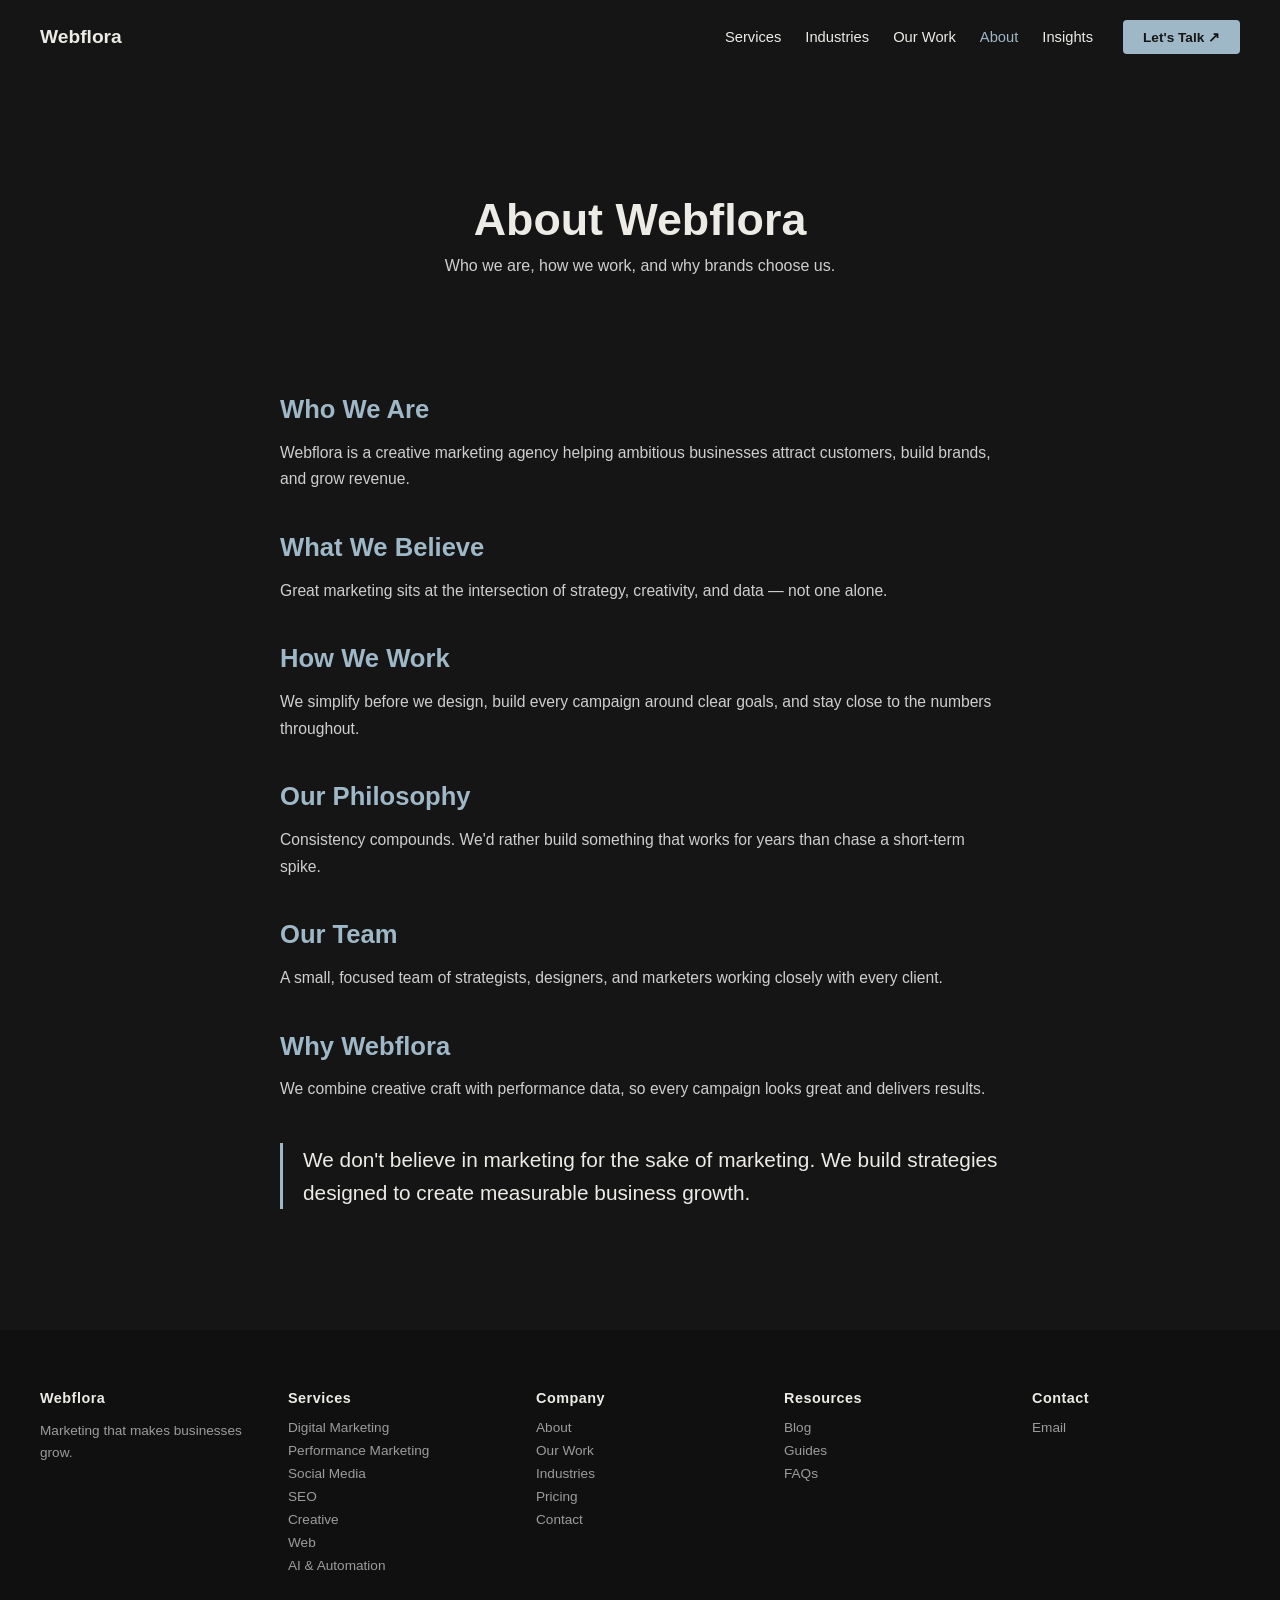
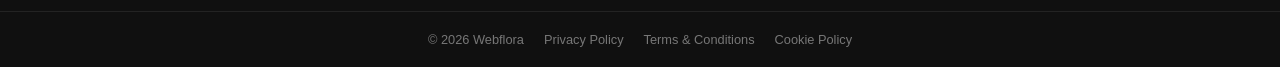
==== about.html @ 025ab580 "Add files via upload" ====
<!DOCTYPE html>
<html lang="en">
<head>
  <meta charset="UTF-8">
  <meta name="viewport" content="width=device-width, initial-scale=1.0">
  <title>About — Webflora</title>
  <link rel="stylesheet" href="style.css">
</head>
<body>

  <nav class="navbar">
    <div class="logo">Webflora</div>
    <div class="nav-right">
      <ul class="nav-links">
        <li><a href="services.html">Services</a></li>
        <li><a href="industries.html">Industries</a></li>
        <li><a href="work.html">Our Work</a></li>
        <li><a href="about.html" class="active">About</a></li>
        <li><a href="resources.html">Insights</a></li>
      </ul>
      <a href="contact.html" class="nav-cta">Let's Talk ↗</a>
    </div>
  </nav>

  <header class="page-header">
    <h1>About Webflora</h1>
    <p>Who we are, how we work, and why brands choose us.</p>
  </header>

  <section class="text-section">
    <div class="text-inner">
      <h2>Who We Are</h2>
      <p>Webflora is a creative marketing agency helping ambitious businesses attract customers, build brands, and grow revenue.</p>

      <h2>What We Believe</h2>
      <p>Great marketing sits at the intersection of strategy, creativity, and data — not one alone.</p>

      <h2>How We Work</h2>
      <p>We simplify before we design, build every campaign around clear goals, and stay close to the numbers throughout.</p>

      <h2>Our Philosophy</h2>
      <p>Consistency compounds. We'd rather build something that works for years than chase a short-term spike.</p>

      <h2>Our Team</h2>
      <p>A small, focused team of strategists, designers, and marketers working closely with every client.</p>

      <h2>Why Webflora</h2>
      <p>We combine creative craft with performance data, so every campaign looks great and delivers results.</p>

      <p class="statement">We don't believe in marketing for the sake of marketing. We build strategies designed to create measurable business growth.</p>
    </div>
  </section>

  <footer class="site-footer">
    <div class="footer-columns">
      <div class="footer-col">
        <h4>Webflora</h4>
        <p>Marketing that makes businesses grow.</p>
      </div>
      <div class="footer-col">
        <h4>Services</h4>
        <a href="services.html">Digital Marketing</a>
        <a href="services.html">Performance Marketing</a>
        <a href="services.html">Social Media</a>
        <a href="services.html">SEO</a>
        <a href="services.html">Creative</a>
        <a href="services.html">Web</a>
        <a href="services.html">AI & Automation</a>
      </div>
      <div class="footer-col">
        <h4>Company</h4>
        <a href="about.html">About</a>
        <a href="work.html">Our Work</a>
        <a href="industries.html">Industries</a>
        <a href="pricing.html">Pricing</a>
        <a href="contact.html">Contact</a>
      </div>
      <div class="footer-col">
        <h4>Resources</h4>
        <a href="resources.html">Blog</a>
        <a href="resources.html">Guides</a>
        <a href="resources.html">FAQs</a>
      </div>
      <div class="footer-col">
        <h4>Contact</h4>
        <a href="mailto:scalewithsamzx@gmail.com">Email</a>
      </div>
    </div>
    <div class="footer-bottom">
      <span>&copy; 2026 Webflora</span>
      <a href="privacy.html">Privacy Policy</a>
      <a href="terms.html">Terms & Conditions</a>
      <a href="cookies.html">Cookie Policy</a>
    </div>
  </footer>

</body>
</html>
---- style.css ----
body {
  margin: 0;
  font-family: 'Helvetica Neue', sans-serif;
  background-color: #151515;
  color: #EDEBE6;
}

a { text-decoration: none; }

/* ---------- Navbar ---------- */
.navbar {
  display: flex;
  justify-content: space-between;
  align-items: center;
  padding: 20px 40px;
  flex-wrap: wrap;
  gap: 16px;
}

.navbar .logo {
  font-weight: bold;
  font-size: 1.2rem;
  color: #EDEBE6;
}

.nav-right {
  display: flex;
  align-items: center;
  gap: 30px;
  flex-wrap: wrap;
}

.nav-links {
  list-style: none;
  display: flex;
  gap: 24px;
  margin: 0;
  padding: 0;
  flex-wrap: wrap;
}

.nav-links a {
  color: #EDEBE6;
  text-decoration: none;
  font-size: 0.92rem;
}

.nav-links a:hover,
.nav-links a.active {
  color: #9FB8C7;
}

.nav-cta {
  background-color: #9FB8C7;
  color: #151515;
  padding: 9px 20px;
  border-radius: 4px;
  font-size: 0.85rem;
  font-weight: 600;
  white-space: nowrap;
}

.nav-cta:hover {
  background-color: #8AA7B8;
}

/* ---------- Hero ---------- */
.hero {
  min-height: 90vh;
  display: flex;
  flex-direction: column;
  justify-content: center;
  align-items: center;
  text-align: center;
  padding: 60px 20px;
}

.hero h1 {
  font-size: 3.6rem;
  margin: 0 0 20px;
  max-width: 800px;
  line-height: 1.15;
}

.hero .hero-sub {
  max-width: 620px;
  color: #cfcfcf;
  font-size: 1.05rem;
  line-height: 1.6;
  margin-bottom: 30px;
}

.hero-ctas {
  display: flex;
  gap: 18px;
  flex-wrap: wrap;
  justify-content: center;
}

.hero button,
.btn-primary {
  padding: 12px 28px;
  background-color: #9FB8C7;
  color: #151515;
  border: none;
  border-radius: 4px;
  font-size: 1rem;
  cursor: pointer;
  font-weight: 600;
}

.btn-secondary {
  padding: 12px 28px;
  background: transparent;
  color: #EDEBE6;
  border: 1px solid #444;
  border-radius: 4px;
  font-size: 1rem;
  cursor: pointer;
}

/* ---------- Trust bar ---------- */
.trust-bar {
  background-color: #101010;
  padding: 30px 40px;
  text-align: center;
}

.trust-bar p {
  font-size: 0.8rem;
  letter-spacing: 1px;
  color: #777;
  text-transform: uppercase;
  margin-bottom: 18px;
}

.trust-logos {
  display: flex;
  justify-content: center;
  gap: 40px;
  flex-wrap: wrap;
  color: #555;
  font-weight: 600;
  font-size: 1rem;
}

/* ---------- What We Do ---------- */
.whatwedo {
  background-color: #151515;
  padding: 90px 40px;
  text-align: center;
}

.whatwedo h2 {
  font-size: 2.3rem;
  margin-bottom: 50px;
}

.whatwedo-grid {
  display: flex;
  justify-content: center;
  gap: 30px;
  flex-wrap: wrap;
}

.whatwedo-item {
  max-width: 260px;
  text-align: left;
}

.whatwedo-item h3 {
  color: #9FB8C7;
  margin-bottom: 10px;
}

.whatwedo-item p {
  font-size: 0.95rem;
  line-height: 1.5;
  color: #cfcfcf;
}

/* ---------- Work ---------- */
.work {
  background-color: #F3F1EC;
  color: #1A1A1A;
  padding: 80px 40px;
  text-align: center;
}

.work h2 {
  font-size: 2.5rem;
  margin-bottom: 40px;
}

.work-grid {
  display: flex;
  justify-content: center;
  gap: 20px;
  flex-wrap: wrap;
}

.work-card {
  background-color: #ffffff;
  border: 1px solid #ddd;
  padding: 60px 40px;
  min-width: 250px;
  border-radius: 6px;
  font-weight: 500;
}

/* ---------- Studio / Why Webflora ---------- */
.studio {
  background-color: #F3F1EC;
  color: #1A1A1A;
  padding: 80px 40px;
  text-align: center;
}

.studio h2 {
  font-size: 2.5rem;
  margin-bottom: 20px;
}

.studio-intro {
  max-width: 600px;
  margin: 0 auto 50px auto;
  font-size: 1.05rem;
  line-height: 1.6;
  color: #333;
}

.values-grid {
  display: flex;
  justify-content: center;
  gap: 40px;
  flex-wrap: wrap;
}

.value-item {
  max-width: 220px;
}

.value-item h3 {
  color: #4E6673;
  margin-bottom: 10px;
  font-size: 1.2rem;
}

.value-item p {
  font-size: 0.9rem;
  color: #555;
  line-height: 1.5;
}

/* ---------- Services (home teaser) ---------- */
.services {
  background-color: #151515;
  color: #EDEBE6;
  padding: 80px 40px;
  text-align: center;
}

.services h2 {
  font-size: 2.5rem;
  margin-bottom: 50px;
}

.services-grid {
  display: flex;
  justify-content: center;
  gap: 30px;
  flex-wrap: wrap;
}

.service-card {
  max-width: 280px;
  text-align: left;
}

.service-card h3 {
  color: #9FB8C7;
  margin-bottom: 10px;
}

.service-card p {
  font-size: 0.95rem;
  line-height: 1.5;
  color: #cfcfcf;
}

/* ---------- Process ---------- */
.process {
  background-color: #F3F1EC;
  color: #1A1A1A;
  padding: 90px 40px;
  text-align: center;
}

.process h2 {
  font-size: 2.3rem;
  margin-bottom: 50px;
}

.process-steps {
  display: flex;
  justify-content: center;
  gap: 30px;
  flex-wrap: wrap;
}

.process-step {
  max-width: 220px;
  text-align: left;
}

.process-step .step-number {
  color: #4E6673;
  font-weight: 700;
  font-size: 0.85rem;
  margin-bottom: 8px;
  display: block;
}

.process-step h3 {
  margin: 0 0 8px;
  font-size: 1.05rem;
}

.process-step p {
  font-size: 0.9rem;
  color: #555;
  line-height: 1.5;
}

/* ---------- Industries teaser ---------- */
.industries-teaser {
  background-color: #151515;
  padding: 90px 40px;
  text-align: center;
}

.industries-teaser h2 {
  font-size: 2.3rem;
  margin-bottom: 15px;
}

.industries-teaser p {
  color: #cfcfcf;
  max-width: 560px;
  margin: 0 auto 40px;
}

.industry-pills {
  display: flex;
  flex-wrap: wrap;
  gap: 12px;
  justify-content: center;
  max-width: 800px;
  margin: 0 auto;
}

.industry-pill {
  border: 1px solid #333;
  color: #cfcfcf;
  padding: 8px 16px;
  border-radius: 20px;
  font-size: 0.85rem;
}

/* ---------- Testimonials ---------- */
.testimonials {
  background-color: #F3F1EC;
  color: #1A1A1A;
  padding: 90px 40px;
  text-align: center;
}

.testimonials h2 {
  font-size: 2.3rem;
  margin-bottom: 50px;
}

.testimonial-grid {
  display: flex;
  justify-content: center;
  gap: 24px;
  flex-wrap: wrap;
}

.testimonial-card {
  background: #ffffff;
  border: 1px solid #ddd;
  border-radius: 6px;
  padding: 30px;
  max-width: 280px;
  text-align: left;
}

.testimonial-card p {
  font-size: 0.92rem;
  line-height: 1.5;
  color: #444;
  margin-bottom: 14px;
}

.testimonial-card .testimonial-name {
  font-weight: 600;
  color: #1A1A1A;
  font-size: 0.9rem;
}

/* ---------- FAQ ---------- */
.faq {
  background-color: #151515;
  padding: 90px 40px;
  max-width: 760px;
  margin: 0 auto;
}

.faq h2 {
  font-size: 2.3rem;
  text-align: center;
  margin-bottom: 40px;
}

.faq-item {
  border-bottom: 1px solid #2a2a2a;
  padding: 20px 0;
}

.faq-item h3 {
  margin: 0 0 8px;
  font-size: 1.02rem;
  color: #EDEBE6;
}

.faq-item p {
  margin: 0;
  color: #b8b8b8;
  font-size: 0.92rem;
  line-height: 1.5;
}

/* ---------- Final CTA ---------- */
.contact {
  background-color: #F3F1EC;
  color: #1A1A1A;
  padding: 100px 40px;
  text-align: center;
}

.contact h2 {
  font-size: 2.5rem;
  margin-bottom: 15px;
}

.contact p {
  margin-bottom: 30px;
  font-size: 1.1rem;
}

.contact-btn {
  display: inline-block;
  padding: 14px 32px;
  background-color: #9FB8C7;
  color: #151515;
  text-decoration: none;
  border-radius: 4px;
  font-weight: 500;
}

/* ---------- Fade-in scroll animation ---------- */
.fade-section {
  opacity: 0;
  transform: translateY(60px) scale(0.98);
  transition: opacity 1.1s ease, transform 1.1s ease;
}

.fade-section.visible {
  opacity: 1;
  transform: translateY(0) scale(1);
}

/* ---------- Shared page header (inner pages) ---------- */
.page-header {
  background-color: #151515;
  color: #EDEBE6;
  padding: 120px 40px 60px;
  text-align: center;
}

.page-header h1 {
  font-size: 2.8rem;
  margin: 0 0 12px;
}

.page-header p {
  color: #cfcfcf;
  font-size: 1rem;
  max-width: 560px;
  margin: 0 auto;
}

/* ---------- Generic card grid ---------- */
.item-grid {
  display: flex;
  flex-wrap: wrap;
  gap: 24px;
  justify-content: center;
  padding: 60px 40px 90px;
  background-color: #F3F1EC;
}

.item-card {
  background-color: #ffffff;
  border: 1px solid #ddd;
  border-radius: 6px;
  padding: 30px;
  max-width: 280px;
  flex: 1 1 240px;
  text-align: left;
}

.item-card h3 {
  color: #4E6673;
  margin-bottom: 8px;
  font-size: 1.1rem;
}

.item-card p {
  font-size: 0.9rem;
  color: #555;
  line-height: 1.5;
  margin: 0;
}

/* ---------- Service category groups ---------- */
.service-category {
  background-color: #F3F1EC;
  padding: 50px 40px 10px;
  text-align: center;
}

.service-category h2 {
  color: #1A1A1A;
  font-size: 1.5rem;
  margin-bottom: 4px;
}

.service-category .category-label {
  color: #4E6673;
  font-weight: 700;
  font-size: 0.85rem;
  letter-spacing: 1px;
  display: block;
  margin-bottom: 6px;
}

/* ---------- Pricing tiers ---------- */
.pricing-grid {
  display: flex;
  flex-wrap: wrap;
  gap: 24px;
  justify-content: center;
  padding: 60px 40px 40px;
  background-color: #F3F1EC;
}

.pricing-card {
  background: #ffffff;
  border: 1px solid #ddd;
  border-radius: 6px;
  padding: 36px 28px;
  max-width: 260px;
  flex: 1 1 220px;
  text-align: left;
}

.pricing-card h3 {
  color: #1A1A1A;
  margin-bottom: 10px;
  font-size: 1.15rem;
}

.pricing-card p {
  font-size: 0.9rem;
  color: #555;
  line-height: 1.5;
}

.pricing-cta {
  text-align: center;
  background-color: #F3F1EC;
  padding: 0 40px 90px;
}

.pricing-cta p {
  font-size: 1.2rem;
  color: #1A1A1A;
  margin-bottom: 24px;
}

/* ---------- Simple text section (About, Legal) ---------- */
.text-section {
  background-color: #151515;
  color: #EDEBE6;
  padding: 60px 40px 100px;
}

.text-section .text-inner {
  max-width: 720px;
  margin: 0 auto;
}

.text-section h2 {
  color: #9FB8C7;
  font-size: 1.6rem;
  margin-top: 40px;
  margin-bottom: 10px;
}

.text-section h2:first-child {
  margin-top: 0;
}

.text-section p {
  line-height: 1.7;
  color: #cfcfcf;
  font-size: 0.98rem;
}

.text-section .statement {
  font-size: 1.3rem;
  color: #EDEBE6;
  line-height: 1.6;
  border-left: 3px solid #9FB8C7;
  padding-left: 20px;
  margin-top: 40px;
}

/* ---------- Contact form fields (static, mailto-based) ---------- */
.contact-form-note {
  background-color: #151515;
  padding: 20px 40px 80px;
  text-align: center;
}

.contact-form-note .field-list {
  max-width: 500px;
  margin: 0 auto 30px;
  text-align: left;
  color: #b8b8b8;
  font-size: 0.9rem;
  line-height: 2;
}

/* ---------- Footer ---------- */
.site-footer {
  background-color: #101010;
  color: #EDEBE6;
}

.footer-columns {
  display: flex;
  flex-wrap: wrap;
  gap: 40px;
  justify-content: space-between;
  padding: 60px 40px 30px;
  border-bottom: 1px solid #232323;
}

.footer-col {
  min-width: 150px;
  flex: 1 1 150px;
}

.footer-col h4 {
  color: #EDEBE6;
  margin: 0 0 14px;
  font-size: 0.9rem;
  letter-spacing: 0.5px;
}

.footer-col p {
  color: #9c9c9c;
  font-size: 0.85rem;
  line-height: 1.6;
  margin: 0;
}

.footer-col a {
  display: block;
  color: #9c9c9c;
  font-size: 0.85rem;
  margin-bottom: 8px;
}

.footer-col a:hover {
  color: #9FB8C7;
}

.footer-bottom {
  display: flex;
  justify-content: center;
  align-items: center;
  gap: 20px;
  padding: 20px 40px;
  font-size: 0.8rem;
  color: #777;
  flex-wrap: wrap;
}

.footer-bottom a {
  color: #777;
}

.footer-bottom a:hover {
  color: #9FB8C7;
}

/* ---------- Mobile ---------- */
@media (max-width: 768px) {

  .navbar {
    flex-direction: column;
    gap: 15px;
    padding: 20px;
    text-align: center;
  }

  .nav-right {
    flex-direction: column;
    gap: 14px;
  }

  .nav-links {
    gap: 16px;
    flex-wrap: wrap;
    justify-content: center;
  }

  .hero h1 {
    font-size: 2.3rem;
  }

  .hero .hero-sub {
    font-size: 1rem;
    padding: 0 10px;
  }

  .work h2,
  .services h2,
  .contact h2,
  .studio h2,
  .page-header h1,
  .whatwedo h2,
  .process h2,
  .industries-teaser h2,
  .testimonials h2,
  .faq h2 {
    font-size: 1.8rem;
  }

  .work-grid,
  .services-grid,
  .whatwedo-grid,
  .process-steps,
  .testimonial-grid {
    flex-direction: column;
    align-items: center;
  }

  .work-card {
    width: 90%;
    min-width: unset;
  }

  .service-card,
  .whatwedo-item,
  .process-step,
  .testimonial-card {
    max-width: 90%;
    text-align: center;
  }

  .contact {
    padding: 60px 20px;
  }

  .studio {
    padding: 60px 20px;
  }

  .values-grid {
    flex-direction: column;
    align-items: center;
    gap: 30px;
  }

  .page-header {
    padding: 90px 20px 40px;
  }

  .item-grid,
  .pricing-grid {
    padding: 40px 20px 60px;
    flex-direction: column;
    align-items: center;
  }

  .item-card,
  .pricing-card {
    max-width: 90%;
  }

  .text-section {
    padding: 40px 20px 60px;
  }

  .footer-columns {
    flex-direction: column;
    gap: 30px;
    padding: 50px 20px 20px;
  }

  .trust-logos {
    gap: 20px;
  }
}
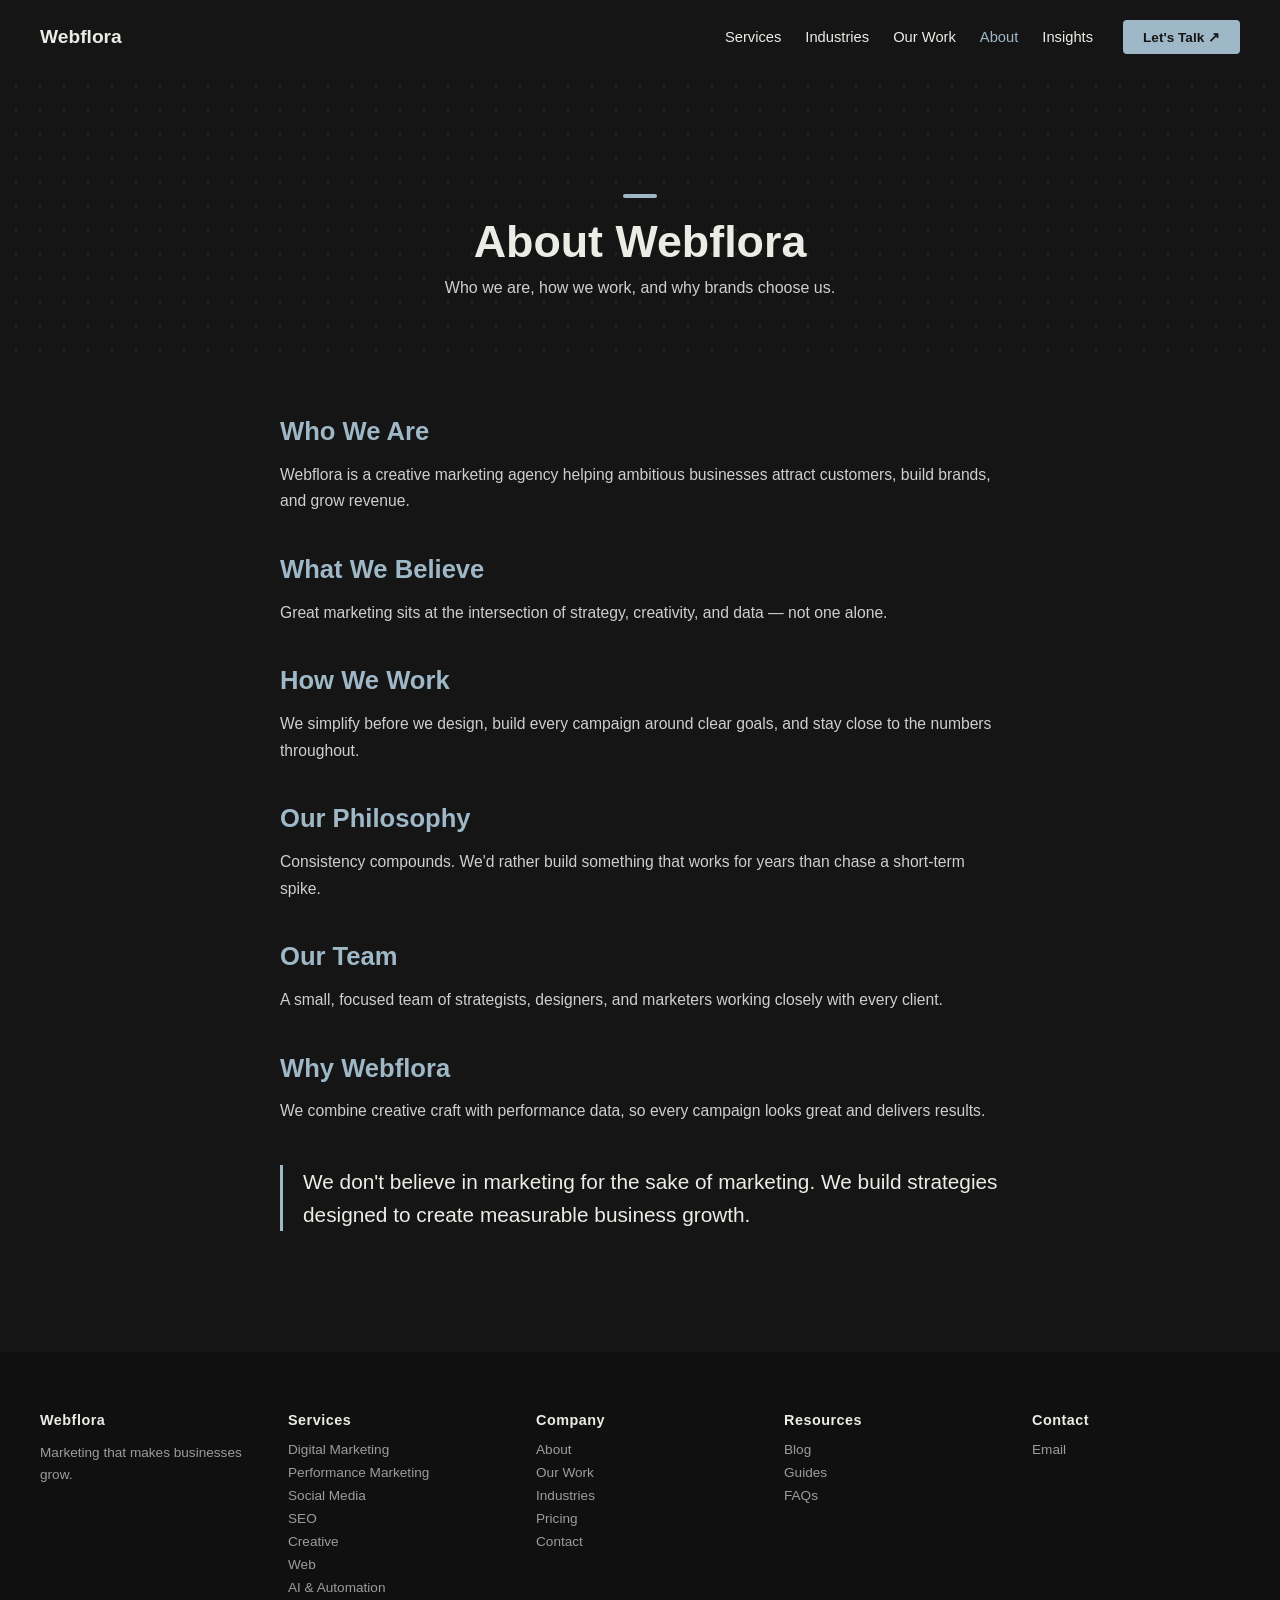
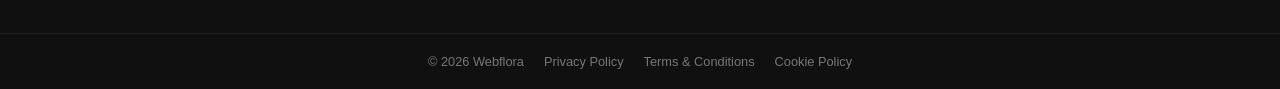
==== commit bb08702a: "Add files via upload" ====
--- a/about.html
+++ b/about.html
@@ -7,6 +7,7 @@
   <link rel="stylesheet" href="style.css">
 </head>
 <body>
+  <div class="page-transition-overlay"></div>
 
   <nav class="navbar">
     <div class="logo">Webflora</div>
@@ -23,11 +24,12 @@
   </nav>
 
   <header class="page-header">
+    <span class="section-accent"></span>
     <h1>About Webflora</h1>
     <p>Who we are, how we work, and why brands choose us.</p>
   </header>
 
-  <section class="text-section">
+  <section class="text-section fade-section">
     <div class="text-inner">
       <h2>Who We Are</h2>
       <p>Webflora is a creative marketing agency helping ambitious businesses attract customers, build brands, and grow revenue.</p>
@@ -94,5 +96,38 @@
     </div>
   </footer>
 
+
+  <script>
+    const sections = document.querySelectorAll(".fade-section");
+    const observer = new IntersectionObserver((entries) => {
+      entries.forEach(entry => {
+        if (entry.isIntersecting) entry.target.classList.add("visible");
+      });
+    }, { threshold: 0.15 });
+    sections.forEach(section => observer.observe(section));
+  </script>
+
+
+  <script>
+    (function () {
+      const overlay = document.querySelector(".page-transition-overlay");
+      if (!overlay) return;
+      window.addEventListener("DOMContentLoaded", () => {
+        requestAnimationFrame(() => overlay.classList.add("pt-reveal"));
+      });
+      document.querySelectorAll("a[href$=\".html\"]").forEach(link => {
+        link.addEventListener("click", function (e) {
+          const href = this.getAttribute("href");
+          if (!href || href.startsWith("http") || this.target === "_blank") return;
+          e.preventDefault();
+          overlay.classList.remove("pt-reveal");
+          void overlay.offsetWidth;
+          overlay.classList.add("pt-cover");
+          setTimeout(() => { window.location.href = href; }, 420);
+        });
+      });
+    })();
+  </script>
+
 </body>
 </html>
--- a/style.css
+++ b/style.css
@@ -827,3 +827,377 @@
     gap: 20px;
   }
 }
+
+/* ============================================================
+   CREATIVE VISUAL ELEMENTS — shapes, illustrations, decoration
+   ============================================================ */
+
+/* ---------- Hero background blobs ---------- */
+.hero {
+  position: relative;
+  overflow: hidden;
+}
+
+.hero-blob {
+  position: absolute;
+  border-radius: 50%;
+  filter: blur(70px);
+  z-index: 0;
+  pointer-events: none;
+}
+
+.hero-blob-1 {
+  width: 420px;
+  height: 420px;
+  background: radial-gradient(circle, rgba(159,184,199,0.35), rgba(159,184,199,0) 70%);
+  top: -120px;
+  left: -100px;
+}
+
+.hero-blob-2 {
+  width: 500px;
+  height: 500px;
+  background: radial-gradient(circle, rgba(159,184,199,0.22), rgba(159,184,199,0) 70%);
+  bottom: -180px;
+  right: -140px;
+}
+
+.hero > * {
+  position: relative;
+  z-index: 1;
+}
+
+/* ---------- Dot-grid background pattern ---------- */
+.whatwedo {
+  position: relative;
+  background-image: radial-gradient(#2a2a2a 1px, transparent 1px);
+  background-size: 26px 26px;
+  background-position: center top;
+}
+
+/* ---------- Icon badges (What We Do / Services) ---------- */
+.icon-badge {
+  width: 46px;
+  height: 46px;
+  border: 1px solid #9FB8C7;
+  border-radius: 50%;
+  display: flex;
+  align-items: center;
+  justify-content: center;
+  margin-bottom: 16px;
+}
+
+.icon-badge svg {
+  width: 22px;
+  height: 22px;
+  stroke: #9FB8C7;
+  fill: none;
+  stroke-width: 1.6;
+  stroke-linecap: round;
+  stroke-linejoin: round;
+}
+
+.service-card .icon-badge {
+  border-color: #9FB8C7;
+}
+
+/* ---------- Section wave dividers ---------- */
+.wave-divider {
+  display: block;
+  width: 100%;
+  height: 60px;
+  line-height: 0;
+}
+
+.wave-divider svg {
+  width: 100%;
+  height: 100%;
+  display: block;
+}
+
+/* ---------- Process: connecting line + circular number badges ---------- */
+.process-steps {
+  position: relative;
+}
+
+.process-step {
+  position: relative;
+}
+
+.process-step .step-badge {
+  width: 40px;
+  height: 40px;
+  border-radius: 50%;
+  background-color: #1A1A1A;
+  color: #F3F1EC;
+  display: flex;
+  align-items: center;
+  justify-content: center;
+  font-weight: 700;
+  font-size: 0.9rem;
+  margin-bottom: 14px;
+}
+
+@media (min-width: 769px) {
+  .process-steps::before {
+    content: "";
+    position: absolute;
+    top: 20px;
+    left: 8%;
+    right: 8%;
+    height: 1px;
+    background: repeating-linear-gradient(to right, #999 0, #999 6px, transparent 6px, transparent 12px);
+    z-index: 0;
+  }
+
+  .process-step {
+    z-index: 1;
+  }
+}
+
+/* ---------- Decorative quotation mark on testimonials ---------- */
+.testimonial-card {
+  position: relative;
+}
+
+.testimonial-quote-mark {
+  font-family: Georgia, serif;
+  font-size: 3.2rem;
+  color: #9FB8C7;
+  line-height: 1;
+  display: block;
+  margin-bottom: -6px;
+}
+
+/* ---------- Decorative accent shape near section headings ---------- */
+.section-accent {
+  display: inline-block;
+  width: 34px;
+  height: 4px;
+  background-color: #9FB8C7;
+  border-radius: 2px;
+  margin-bottom: 14px;
+}
+
+/* ---------- Industry pill decorative dot ---------- */
+.industry-pill {
+  position: relative;
+  padding-left: 24px !important;
+}
+
+.industry-pill::before {
+  content: "";
+  position: absolute;
+  left: 12px;
+  top: 50%;
+  transform: translateY(-50%);
+  width: 6px;
+  height: 6px;
+  border-radius: 50%;
+  background-color: #9FB8C7;
+}
+
+/* ---------- FAQ plus indicator ---------- */
+.faq-item {
+  position: relative;
+  padding-right: 30px;
+}
+
+.faq-item::after {
+  content: "+";
+  position: absolute;
+  right: 0;
+  top: 20px;
+  color: #9FB8C7;
+  font-size: 1.3rem;
+  font-weight: 300;
+}
+
+/* ---------- Mobile: keep blobs from overflowing awkwardly ---------- */
+@media (max-width: 768px) {
+  .hero-blob-1 {
+    width: 260px;
+    height: 260px;
+    top: -80px;
+    left: -80px;
+  }
+  .hero-blob-2 {
+    width: 300px;
+    height: 300px;
+    bottom: -100px;
+    right: -100px;
+  }
+  .whatwedo {
+    background-size: 20px 20px;
+  }
+}
+
+/* ============================================================
+   PAGE-TURN TRANSITION + ENGAGEMENT ELEMENTS
+   ============================================================ */
+
+html {
+  scroll-behavior: smooth;
+}
+
+/* ---------- Page-turn curtain transition ---------- */
+.page-transition-overlay {
+  position: fixed;
+  inset: 0;
+  z-index: 9999;
+  pointer-events: none;
+  background: #9FB8C7;
+  transform: scaleX(1);
+  transform-origin: right;
+}
+
+.page-transition-overlay.pt-reveal {
+  transition: transform 0.55s cubic-bezier(.77,0,.18,1);
+  transform: scaleX(0);
+  transform-origin: right;
+}
+
+.page-transition-overlay.pt-cover {
+  transition: transform 0.4s cubic-bezier(.77,0,.18,1);
+  transform: scaleX(1);
+  transform-origin: left;
+}
+
+/* ---------- Card hover: lift + page-corner fold ---------- */
+.item-card,
+.work-card,
+.pricing-card,
+.testimonial-card {
+  position: relative;
+  overflow: hidden;
+  transition: transform 0.35s ease, box-shadow 0.35s ease;
+}
+
+.item-card::after,
+.work-card::after,
+.pricing-card::after,
+.testimonial-card::after {
+  content: "";
+  position: absolute;
+  top: 0;
+  right: 0;
+  width: 0;
+  height: 0;
+  border-style: solid;
+  border-width: 0 20px 20px 0;
+  border-color: transparent #e4e4e4 transparent transparent;
+  transition: border-width 0.3s ease;
+}
+
+.item-card:hover,
+.work-card:hover,
+.pricing-card:hover,
+.testimonial-card:hover {
+  transform: translateY(-7px);
+  box-shadow: 0 16px 32px rgba(0,0,0,0.14);
+}
+
+.item-card:hover::after,
+.work-card:hover::after,
+.pricing-card:hover::after,
+.testimonial-card:hover::after {
+  border-width: 0 30px 30px 0;
+  border-color: transparent #9FB8C7 transparent transparent;
+}
+
+.service-card {
+  transition: transform 0.3s ease;
+}
+
+.service-card:hover {
+  transform: translateY(-5px);
+}
+
+.service-card:hover .icon-badge,
+.whatwedo-item:hover .icon-badge {
+  background-color: #9FB8C7;
+  transition: background-color 0.3s ease;
+}
+
+.service-card:hover .icon-badge svg,
+.whatwedo-item:hover .icon-badge svg {
+  stroke: #151515;
+}
+
+.whatwedo-item {
+  transition: transform 0.3s ease;
+}
+
+.whatwedo-item:hover {
+  transform: translateY(-5px);
+}
+
+/* ---------- Hero scroll cue (bouncing chevron) ---------- */
+.scroll-cue {
+  position: absolute;
+  bottom: 28px;
+  left: 50%;
+  transform: translateX(-50%);
+  color: #9FB8C7;
+  z-index: 1;
+  animation: scrollBounce 2s infinite;
+  display: flex;
+  flex-direction: column;
+  align-items: center;
+  gap: 4px;
+}
+
+.scroll-cue span {
+  font-size: 0.7rem;
+  letter-spacing: 1px;
+  color: #888;
+  text-transform: uppercase;
+}
+
+.scroll-cue svg {
+  width: 20px;
+  height: 20px;
+  stroke: #9FB8C7;
+  fill: none;
+  stroke-width: 1.6;
+}
+
+@keyframes scrollBounce {
+  0%, 100% { transform: translateX(-50%) translateY(0); }
+  50% { transform: translateX(-50%) translateY(8px); }
+}
+
+/* ---------- Page header decorative dot-grid + accent ---------- */
+.page-header {
+  position: relative;
+  background-image: radial-gradient(#2a2a2a 1px, transparent 1px);
+  background-size: 24px 24px;
+  background-position: center top;
+}
+
+/* ---------- Category icon badges (services.html) ---------- */
+.service-category {
+  display: flex;
+  flex-direction: column;
+  align-items: center;
+}
+
+.service-category .icon-badge {
+  border-color: #4E6673;
+  margin-bottom: 10px;
+}
+
+.service-category .icon-badge svg {
+  stroke: #4E6673;
+}
+
+/* ---------- Reduce motion for accessibility ---------- */
+@media (prefers-reduced-motion: reduce) {
+  .page-transition-overlay,
+  .page-transition-overlay.pt-reveal,
+  .page-transition-overlay.pt-cover,
+  .scroll-cue {
+    transition: none !important;
+    animation: none !important;
+  }
+}
